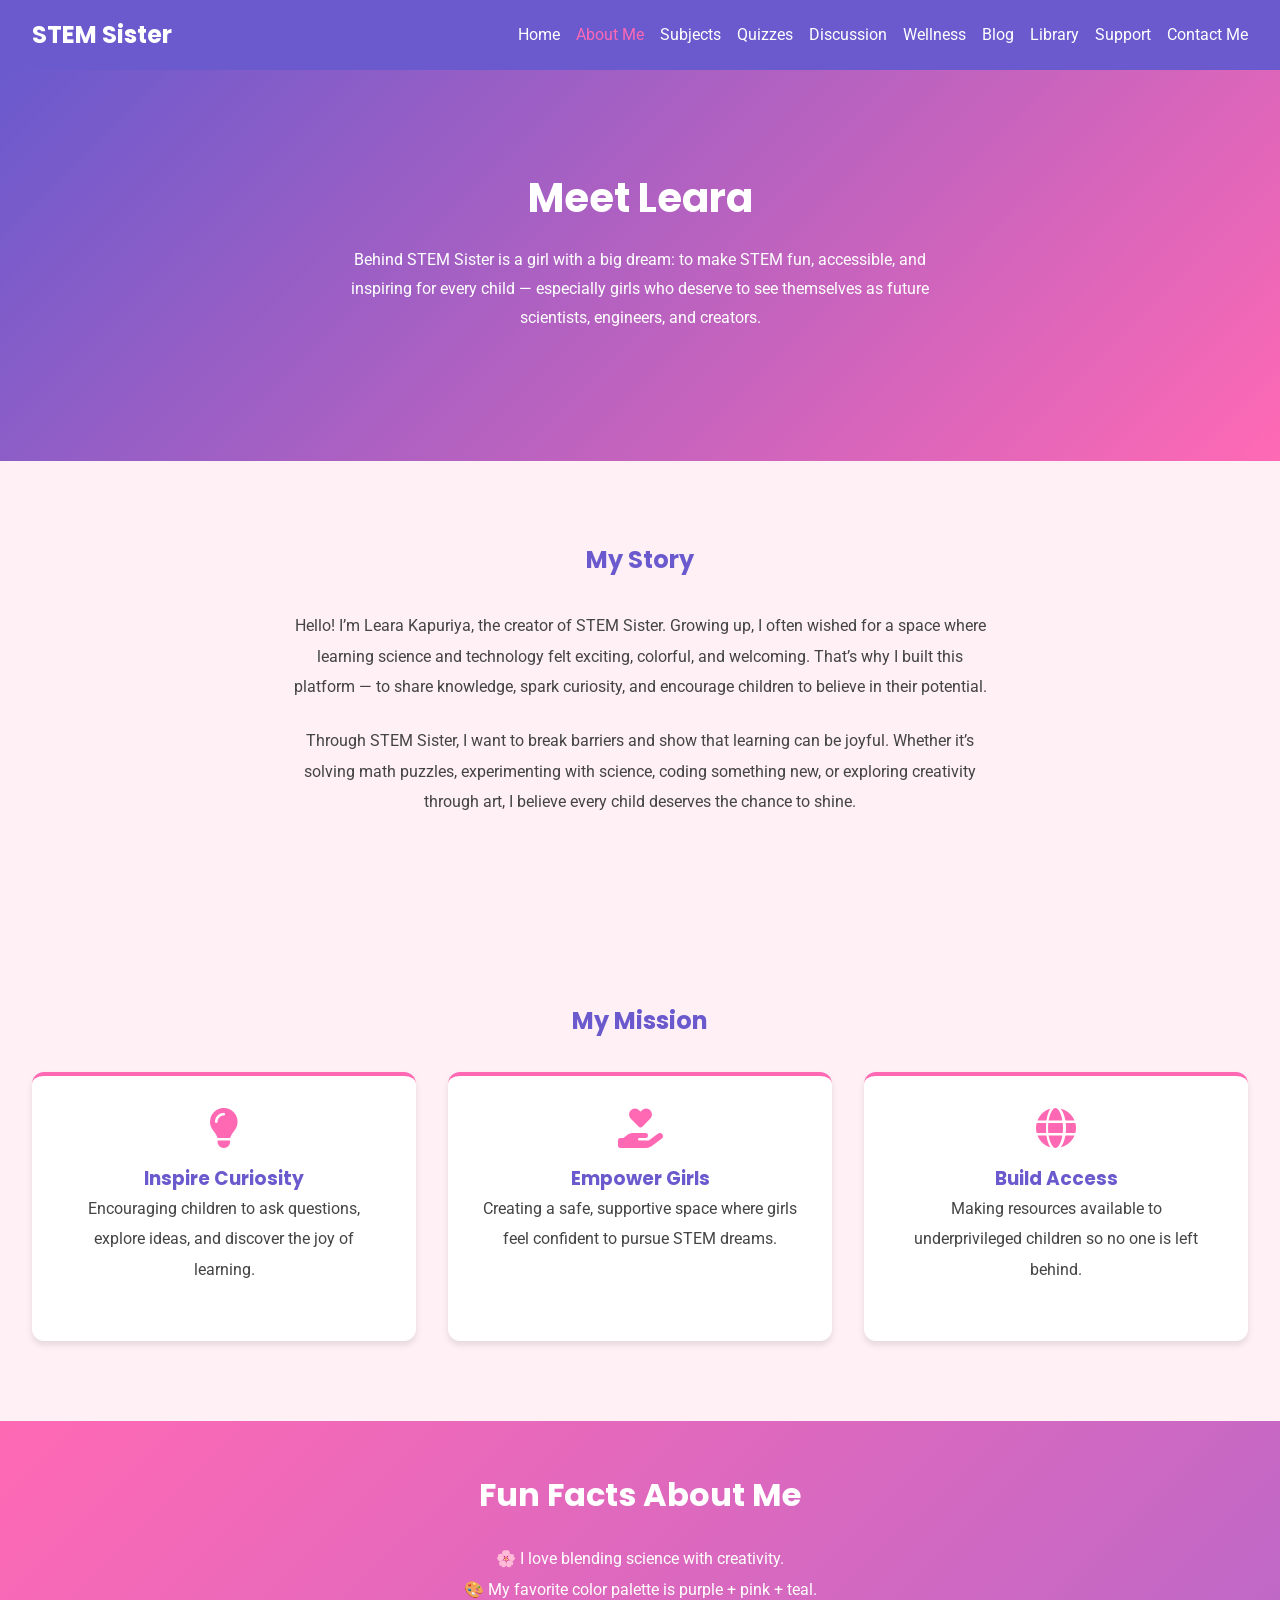
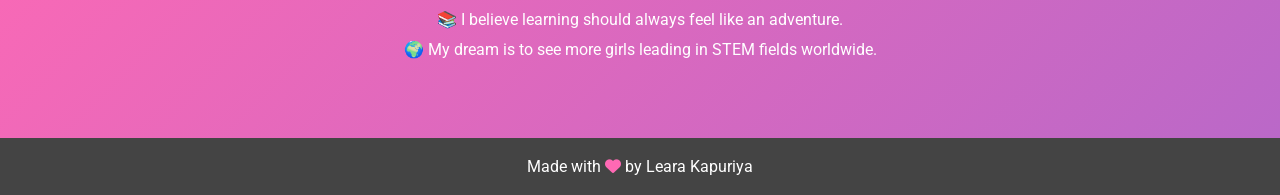
==== about.html @ 67c3521e "Create about.html" ====
<!DOCTYPE html>
<html lang="en">
<head>
  <meta charset="UTF-8" />
  <meta name="viewport" content="width=device-width, initial-scale=1.0" />
  <title>About Me - STEM Sister</title>

  <!-- Custom Styles -->
  <link rel="stylesheet" href="styles.css" />

  <!-- Google Fonts -->
  <link href="https://fonts.googleapis.com/css2?family=Roboto:wght@400;700&family=Poppins:wght@600&display=swap" rel="stylesheet">

  <!-- Font Awesome -->
  <link rel="stylesheet" href="https://cdnjs.cloudflare.com/ajax/libs/font-awesome/6.5.0/css/all.min.css" />
</head>
<body>

  <!-- Navbar -->
  <header class="navbar">
    <div class="logo">STEM Sister</div>
    <nav>
      <ul class="nav-links">
        <li><a href="index.html">Home</a></li>
        <li><a href="about.html" class="active">About Me</a></li>
        <li><a href="subjects.html">Subjects</a></li>
        <li><a href="quizzes.html">Quizzes</a></li>
        <li><a href="forum.html">Discussion</a></li>
        <li><a href="wellness.html">Wellness</a></li>
        <li><a href="blog.html">Blog</a></li>
        <li><a href="library.html">Library</a></li>
        <li><a href="support.html">Support</a></li>
        <li><a href="contact.html">Contact Me</a></li>
      </ul>
      <div class="menu-toggle"><i class="fa fa-bars"></i></div>
    </nav>
  </header>

  <!-- Hero Banner -->
  <section class="hero">
    <div class="hero-content">
      <h1>Meet Leara</h1>
      <p>Behind STEM Sister is a girl with a big dream: to make STEM fun, accessible, and inspiring for every child — especially girls who deserve to see themselves as future scientists, engineers, and creators.</p>
    </div>
  </section>

  <!-- About Content -->
  <section class="about">
    <h2>My Story</h2>
    <p>Hello! I’m Leara Kapuriya, the creator of STEM Sister. Growing up, I often wished for a space where learning science and technology felt exciting, colorful, and welcoming. That’s why I built this platform — to share knowledge, spark curiosity, and encourage children to believe in their potential.</p>
    
    <p>Through STEM Sister, I want to break barriers and show that learning can be joyful. Whether it’s solving math puzzles, experimenting with science, coding something new, or exploring creativity through art, I believe every child deserves the chance to shine.</p>
  </section>

  <!-- Mission Section -->
  <section class="facilities">
    <h2>My Mission</h2>
    <div class="card-grid">
      <div class="card">
        <i class="fa-solid fa-lightbulb"></i>
        <h3>Inspire Curiosity</h3>
        <p>Encouraging children to ask questions, explore ideas, and discover the joy of learning.</p>
      </div>
      <div class="card">
        <i class="fa-solid fa-hand-holding-heart"></i>
        <h3>Empower Girls</h3>
        <p>Creating a safe, supportive space where girls feel confident to pursue STEM dreams.</p>
      </div>
      <div class="card">
        <i class="fa-solid fa-globe"></i>
        <h3>Build Access</h3>
        <p>Making resources available to underprivileged children so no one is left behind.</p>
      </div>
    </div>
  </section>

  <!-- Fun Facts -->
  <section class="cta">
    <h2>Fun Facts About Me</h2>
    <p>🌸 I love blending science with creativity.<br>
       🎨 My favorite color palette is purple + pink + teal.<br>
       📚 I believe learning should always feel like an adventure.<br>
       🌍 My dream is to see more girls leading in STEM fields worldwide.</p>
  </section>

  <!-- Footer -->
  <footer class="footer">
    <p>Made with <i class="fa fa-heart"></i> by Leara Kapuriya</p>
  </footer>

  <!-- JavaScript for Toggle Menu -->
  <script>
    const menuToggle = document.querySelector('.menu-toggle');
    const navLinks = document.querySelector('.nav-links');
    menuToggle.addEventListener('click', () => {
      navLinks.classList.toggle('show');
    });
  </script>
</body>
</html>
---- styles.css ----
/* Reset */
* { margin: 0; padding: 0; box-sizing: border-box; }
body { 
  font-family: 'Roboto', sans-serif; 
  line-height: 1.6; 
  background: var(--neutral-light); 
  color: var(--neutral-dark); 
}

/* Color Variables */
:root {
  --primary-purple: #6a5acd;   /* lavender */
  --accent-pink: #ff69b4;      /* playful pink */
  --accent-purple: #ba68c8;    /* soft purple */
  --accent-teal: #64d8cb;      /* lighter teal */
  --neutral-light: #fff0f6;    /* blush background */
  --neutral-dark: #444444;     /* softer dark */
}

/* Navbar */
.navbar { 
  display: flex; 
  justify-content: space-between; 
  align-items: center; 
  padding: 1rem 2rem; 
  background: var(--primary-purple); 
  color: #fff; 
  position: sticky; 
  top: 0; 
  z-index: 1000;
}
.navbar .logo { font-size: 1.5rem; font-weight: bold; font-family: 'Poppins', sans-serif; }
.nav-links { list-style: none; display: flex; gap: 1rem; }
.nav-links a { color: #fff; text-decoration: none; transition: color 0.3s; }
.nav-links a:hover, .nav-links .active { color: var(--accent-pink); }

/* Mobile Menu */
.menu-toggle { display: none; cursor: pointer; font-size: 1.5rem; }
@media (max-width: 768px) {
  .nav-links { 
    display: none; 
    flex-direction: column; 
    background: var(--primary-purple); 
    position: absolute; 
    top: 60px; 
    right: 0; 
    width: 200px; 
    padding: 1rem; 
    z-index: 999;
  }
  .nav-links.show { display: flex; }
  .menu-toggle { display: block; color: #fff; }
}

/* Hero */
.hero { 
  position: relative;
  background: linear-gradient(135deg, var(--primary-purple), var(--accent-pink)); 
  color: #fff; 
  text-align: center; 
  padding: 6rem 2rem; 
}
.hero-content { position: relative; z-index: 1; }
.hero h1 { font-size: 2.5rem; margin-bottom: 1rem; font-family: 'Poppins', sans-serif; }
.hero p { max-width: 600px; margin: 0 auto 2rem; line-height: 1.8; }
.btn-primary { 
  background: var(--accent-pink); 
  color: #fff; 
  padding: 0.75rem 1.5rem; 
  border-radius: 30px; 
  text-decoration: none; 
  transition: background 0.3s ease, transform 0.2s ease;
  box-shadow: 0 4px 8px rgba(255,105,180,0.3);
}
.btn-primary:hover { 
  background: var(--accent-purple); 
  transform: scale(1.05);
}

/* Sections */
section { padding: 5rem 2rem; text-align: center; }
section p { max-width: 700px; margin: 0 auto 1.5rem; line-height: 1.9; }
h2 { margin-bottom: 2rem; color: var(--primary-purple); font-family: 'Poppins', sans-serif; }

/* Cards */
.card-grid { 
  display: grid; 
  grid-template-columns: repeat(auto-fit, minmax(250px, 1fr)); 
  gap: 2rem; 
}
.card { 
  background: #fff; 
  padding: 2rem; 
  border-radius: 12px; 
  border-top: 4px solid var(--accent-pink);
  box-shadow: 0 4px 6px rgba(0,0,0,0.1); 
  transition: transform 0.3s, box-shadow 0.3s;
}
.card:hover { 
  transform: translateY(-8px) scale(1.02); 
  box-shadow: 0 8px 16px rgba(0,0,0,0.2);
}
.card i { font-size: 2.5rem; color: var(--accent-pink); margin-bottom: 1rem; }
.card h3 { color: var(--primary-purple); font-family: 'Poppins', sans-serif; }
.card p { color: var(--neutral-dark); }

/* CTA */
.cta { 
  background: linear-gradient(135deg, var(--accent-pink) 0%, var(--accent-purple) 100%); 
  color: #fff; 
  padding: 3rem 2rem; 
  text-align: center;
}
.cta h2 { color: #fff; font-size: 2rem; margin-bottom: 1.5rem; font-family: 'Poppins', sans-serif; }
.btn-secondary { 
  background: var(--accent-teal); 
  color: #fff; 
  padding: 0.75rem 1.5rem; 
  border-radius: 30px; 
  text-decoration: none; 
  transition: background 0.3s ease, box-shadow 0.3s ease, transform 0.2s ease;
  box-shadow: 0 4px 8px rgba(100,216,203,0.3);
}
.btn-secondary:hover { 
  background: var(--accent-purple); 
  box-shadow: 0 0 10px var(--accent-purple);
  transform: scale(1.05);
}

/* Footer */
.footer { 
  background: var(--neutral-dark); 
  color: #fff; 
  text-align: center; 
  padding: 1rem; 
}
.footer i { color: var(--accent-pink); }
.footer .social-links a { color: #fff; margin: 0 0.5rem; transition: color 0.3s; }
.footer .social-links a:hover { color: var(--accent-pink); }

/* Responsive adjustments */
@media (max-width: 480px) {
  .hero h1 { font-size: 2rem; }
  .hero p { font-size: 0.95rem; }
  .btn-primary, .btn-secondary { 
    padding: 0.6rem 1.2rem; 
    font-size: 0.9rem; 
  }
}
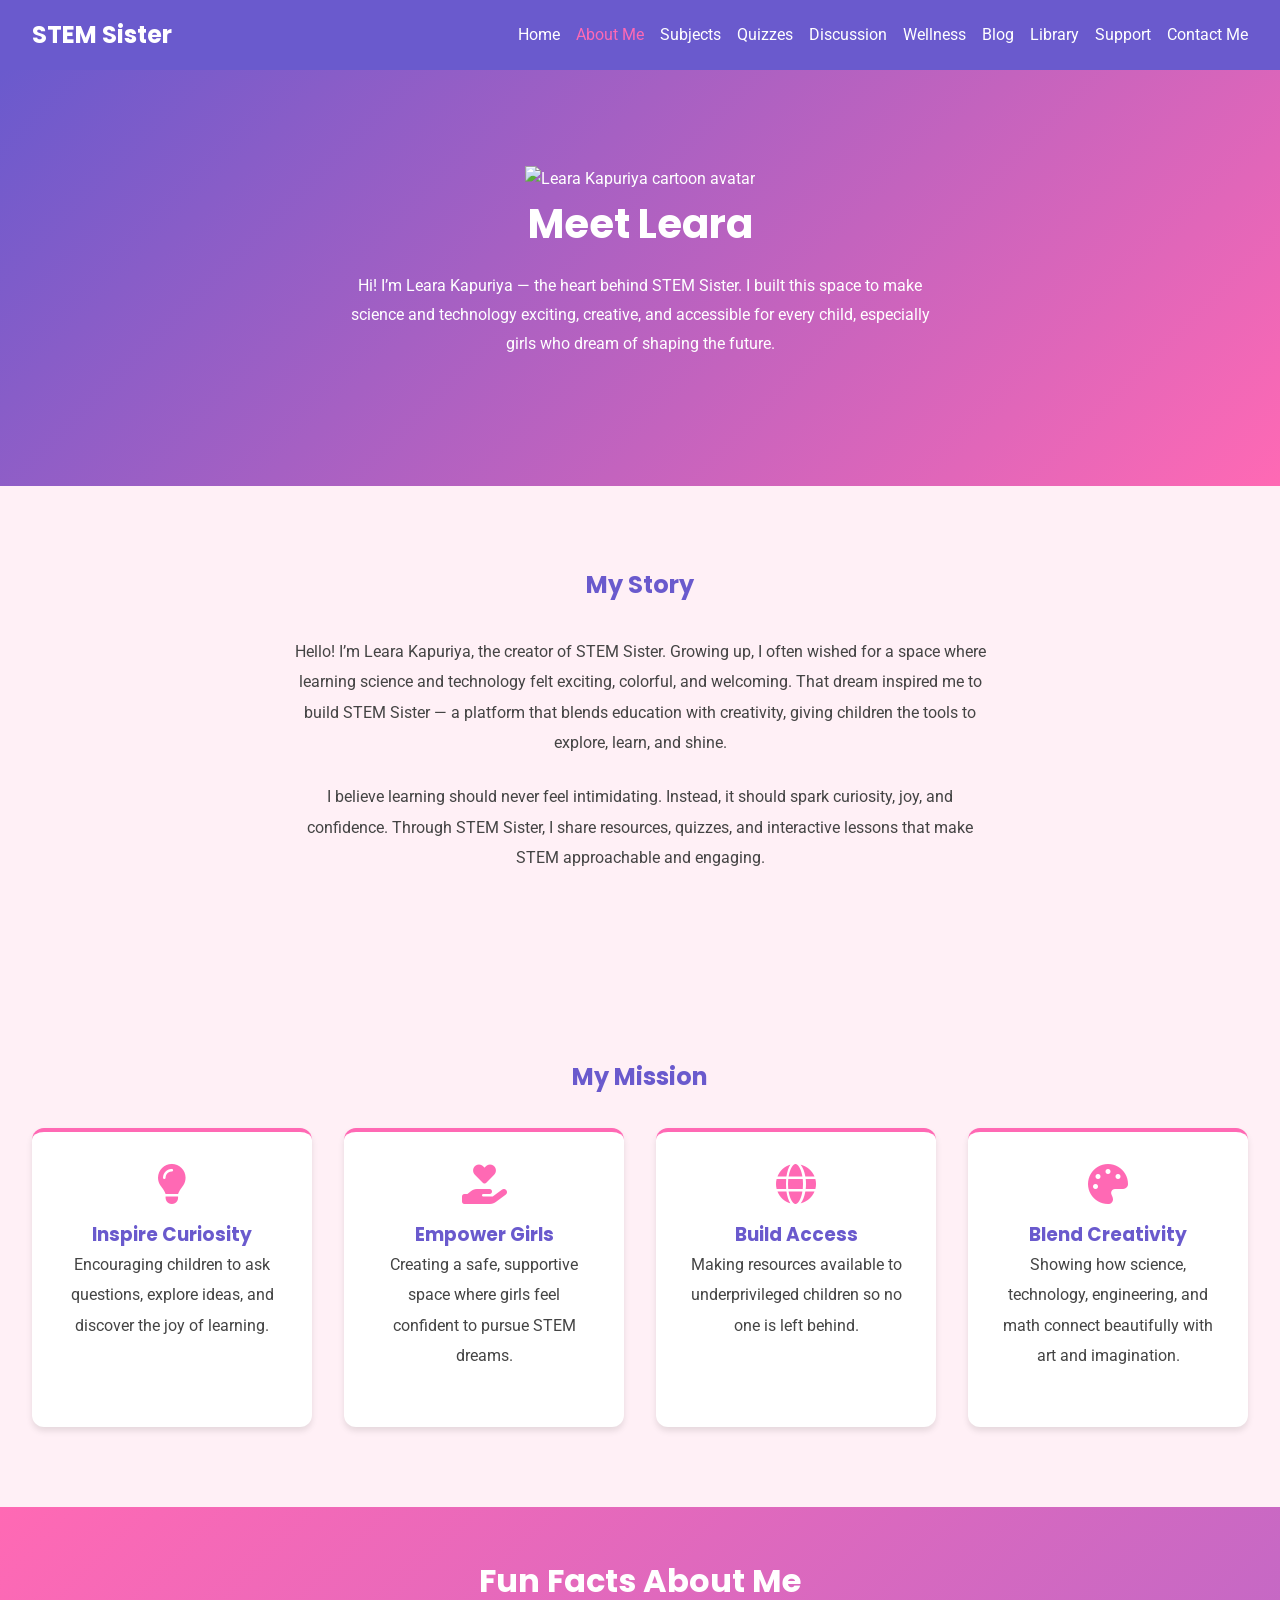
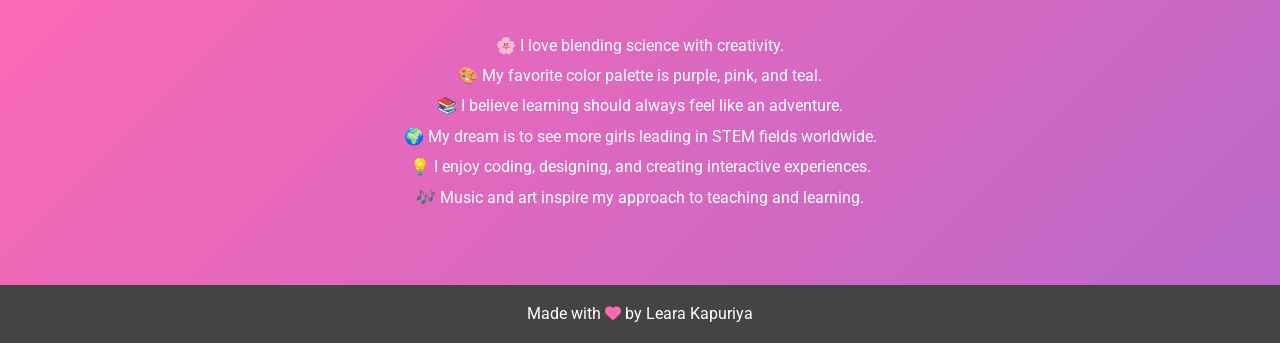
==== commit f33de33f: "Update about.html" ====
--- a/about.html
+++ b/about.html
@@ -37,19 +37,25 @@
   </header>
 
   <!-- Hero Banner -->
-  <section class="hero">
+  <section class="hero about-hero">
     <div class="hero-content">
-      <h1>Meet Leara</h1>
-      <p>Behind STEM Sister is a girl with a big dream: to make STEM fun, accessible, and inspiring for every child — especially girls who deserve to see themselves as future scientists, engineers, and creators.</p>
+      <div class="hero-grid">
+        <div class="hero-image">
+          <img src="leara-avatar.png" alt="Leara Kapuriya cartoon avatar">
+        </div>
+        <div class="hero-text">
+          <h1>Meet Leara</h1>
+          <p>Hi! I’m Leara Kapuriya — the heart behind STEM Sister. I built this space to make science and technology exciting, creative, and accessible for every child, especially girls who dream of shaping the future.</p>
+        </div>
+      </div>
     </div>
   </section>
 
-  <!-- About Content -->
+  <!-- About Section -->
   <section class="about">
     <h2>My Story</h2>
-    <p>Hello! I’m Leara Kapuriya, the creator of STEM Sister. Growing up, I often wished for a space where learning science and technology felt exciting, colorful, and welcoming. That’s why I built this platform — to share knowledge, spark curiosity, and encourage children to believe in their potential.</p>
-    
-    <p>Through STEM Sister, I want to break barriers and show that learning can be joyful. Whether it’s solving math puzzles, experimenting with science, coding something new, or exploring creativity through art, I believe every child deserves the chance to shine.</p>
+    <p>Hello! I’m Leara Kapuriya, the creator of STEM Sister. Growing up, I often wished for a space where learning science and technology felt exciting, colorful, and welcoming. That dream inspired me to build STEM Sister — a platform that blends education with creativity, giving children the tools to explore, learn, and shine.</p>
+    <p>I believe learning should never feel intimidating. Instead, it should spark curiosity, joy, and confidence. Through STEM Sister, I share resources, quizzes, and interactive lessons that make STEM approachable and engaging.</p>
   </section>
 
   <!-- Mission Section -->
@@ -71,6 +77,11 @@
         <h3>Build Access</h3>
         <p>Making resources available to underprivileged children so no one is left behind.</p>
       </div>
+      <div class="card">
+        <i class="fa-solid fa-palette"></i>
+        <h3>Blend Creativity</h3>
+        <p>Showing how science, technology, engineering, and math connect beautifully with art and imagination.</p>
+      </div>
     </div>
   </section>
 
@@ -78,9 +89,11 @@
   <section class="cta">
     <h2>Fun Facts About Me</h2>
     <p>🌸 I love blending science with creativity.<br>
-       🎨 My favorite color palette is purple + pink + teal.<br>
+       🎨 My favorite color palette is purple, pink, and teal.<br>
        📚 I believe learning should always feel like an adventure.<br>
-       🌍 My dream is to see more girls leading in STEM fields worldwide.</p>
+       🌍 My dream is to see more girls leading in STEM fields worldwide.<br>
+       💡 I enjoy coding, designing, and creating interactive experiences.<br>
+       🎶 Music and art inspire my approach to teaching and learning.</p>
   </section>
 
   <!-- Footer -->
@@ -98,3 +111,4 @@
   </script>
 </body>
 </html>
+
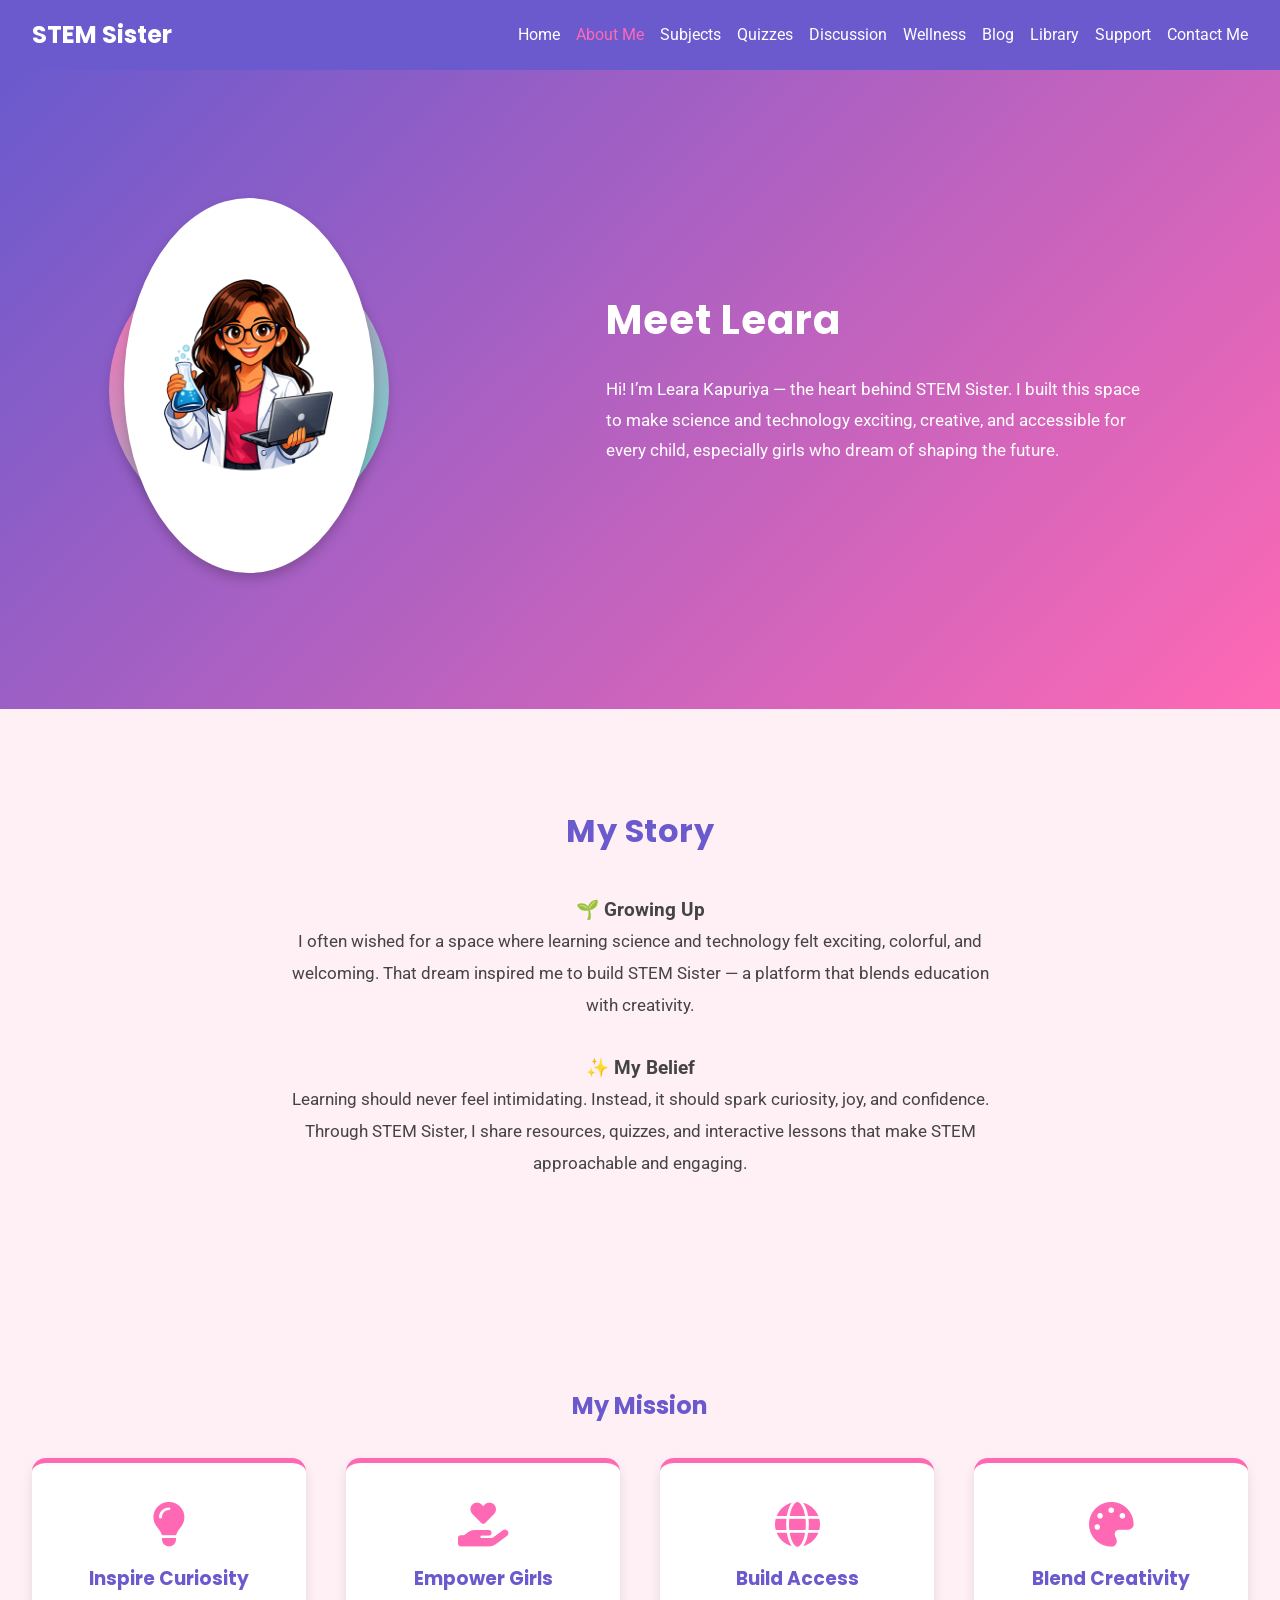
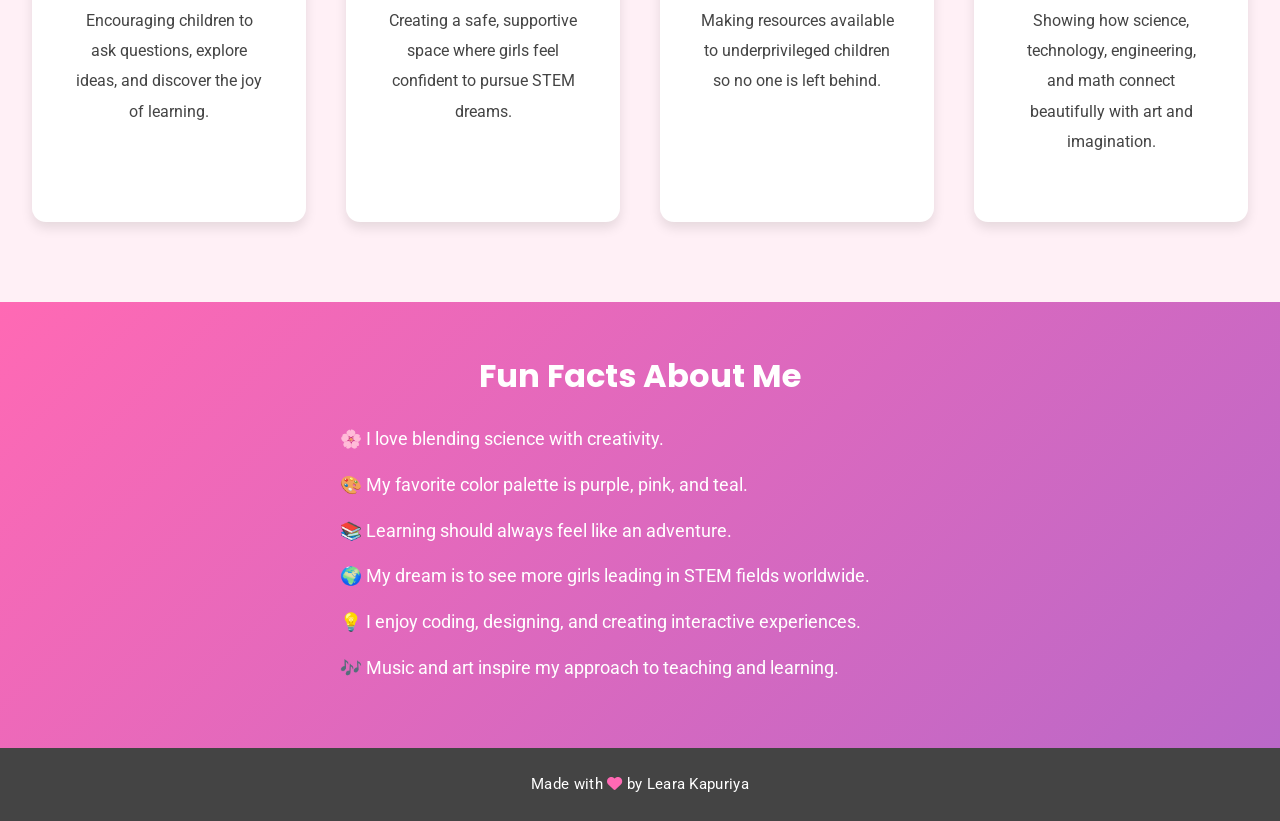
==== commit d9b84d06: "Update about.html" ====
--- a/about.html
+++ b/about.html
@@ -51,12 +51,20 @@
     </div>
   </section>
 
-  <!-- About Section -->
-  <section class="about">
-    <h2>My Story</h2>
-    <p>Hello! I’m Leara Kapuriya, the creator of STEM Sister. Growing up, I often wished for a space where learning science and technology felt exciting, colorful, and welcoming. That dream inspired me to build STEM Sister — a platform that blends education with creativity, giving children the tools to explore, learn, and shine.</p>
-    <p>I believe learning should never feel intimidating. Instead, it should spark curiosity, joy, and confidence. Through STEM Sister, I share resources, quizzes, and interactive lessons that make STEM approachable and engaging.</p>
-  </section>
+<section class="about">
+  <h2>My Story</h2>
+  <div class="about-grid">
+    <div class="about-block">
+      <h3>🌱 Growing Up</h3>
+      <p>I often wished for a space where learning science and technology felt exciting, colorful, and welcoming. That dream inspired me to build STEM Sister — a platform that blends education with creativity.</p>
+    </div>
+    <div class="about-block">
+      <h3>✨ My Belief</h3>
+      <p>Learning should never feel intimidating. Instead, it should spark curiosity, joy, and confidence. Through STEM Sister, I share resources, quizzes, and interactive lessons that make STEM approachable and engaging.</p>
+    </div>
+  </div>
+</section>
+
 
   <!-- Mission Section -->
   <section class="facilities">
@@ -88,12 +96,14 @@
   <!-- Fun Facts -->
   <section class="cta">
     <h2>Fun Facts About Me</h2>
-    <p>🌸 I love blending science with creativity.<br>
-       🎨 My favorite color palette is purple, pink, and teal.<br>
-       📚 I believe learning should always feel like an adventure.<br>
-       🌍 My dream is to see more girls leading in STEM fields worldwide.<br>
-       💡 I enjoy coding, designing, and creating interactive experiences.<br>
-       🎶 Music and art inspire my approach to teaching and learning.</p>
+<ul class="fun-facts">
+  <li>🌸 I love blending science with creativity.</li>
+  <li>🎨 My favorite color palette is purple, pink, and teal.</li>
+  <li>📚 Learning should always feel like an adventure.</li>
+  <li>🌍 My dream is to see more girls leading in STEM fields worldwide.</li>
+  <li>💡 I enjoy coding, designing, and creating interactive experiences.</li>
+  <li>🎶 Music and art inspire my approach to teaching and learning.</li>
+</ul>
   </section>
 
   <!-- Footer -->
--- a/styles.css
+++ b/styles.css
@@ -85,23 +85,25 @@
 /* Cards */
 .card-grid { 
   display: grid; 
-  grid-template-columns: repeat(auto-fit, minmax(250px, 1fr)); 
-  gap: 2rem; 
+  grid-template-columns: repeat(auto-fit, minmax(260px, 1fr)); 
+  gap: 2.5rem; 
+  margin-top: 2rem;
 }
 .card { 
   background: #fff; 
-  padding: 2rem; 
-  border-radius: 12px; 
-  border-top: 4px solid var(--accent-pink);
-  box-shadow: 0 4px 6px rgba(0,0,0,0.1); 
+  padding: 2.5rem; 
+  border-radius: 14px; 
+  border-top: 5px solid var(--accent-pink);
+  box-shadow: 0 6px 12px rgba(0,0,0,0.1); 
   transition: transform 0.3s, box-shadow 0.3s;
+  text-align: center;
 }
 .card:hover { 
   transform: translateY(-8px) scale(1.02); 
   box-shadow: 0 8px 16px rgba(0,0,0,0.2);
 }
-.card i { font-size: 2.5rem; color: var(--accent-pink); margin-bottom: 1rem; }
-.card h3 { color: var(--primary-purple); font-family: 'Poppins', sans-serif; }
+.card i { font-size: 2.8rem; color: var(--accent-pink); margin-bottom: 1rem; }
+.card h3 { color: var(--primary-purple); font-family: 'Poppins', sans-serif; margin-bottom: 0.75rem; }
 .card p { color: var(--neutral-dark); }
 
 /* CTA */
@@ -112,6 +114,22 @@
   text-align: center;
 }
 .cta h2 { color: #fff; font-size: 2rem; margin-bottom: 1.5rem; font-family: 'Poppins', sans-serif; }
+
+/* Fun Facts List */
+.fun-facts {
+  list-style: none;
+  padding: 0;
+  max-width: 600px;
+  margin: 0 auto;
+  text-align: left;
+}
+.fun-facts li {
+  margin-bottom: 1rem;
+  font-size: 1.1rem;
+  line-height: 1.7;
+}
+
+/* Buttons */
 .btn-secondary { 
   background: var(--accent-teal); 
   color: #fff; 
@@ -132,7 +150,9 @@
   background: var(--neutral-dark); 
   color: #fff; 
   text-align: center; 
-  padding: 1rem; 
+  padding: 1.5rem 1rem; 
+  font-size: 0.95rem;
+  letter-spacing: 0.3px;
 }
 .footer i { color: var(--accent-pink); }
 .footer .social-links a { color: #fff; margin: 0 0.5rem; transition: color 0.3s; }
@@ -148,3 +168,119 @@
   }
 }
 
+/* About Page Hero Layout */
+.about-hero .hero-grid {
+  display: flex;
+  align-items: center;
+  justify-content: space-around;
+  flex-wrap: wrap;
+  gap: 3rem;
+  padding: 2rem 0;
+}
+
+.about-hero .hero-image {
+  position: relative;
+  display: inline-block;
+}
+
+/* Gradient Aura with Pulse */
+@keyframes pulseAura {
+  0% { transform: translate(-50%, -50%) scale(1); opacity: 0.9; }
+  50% { transform: translate(-50%, -50%) scale(1.05); opacity: 1; }
+  100% { transform: translate(-50%, -50%) scale(1); opacity: 0.9; }
+}
+
+.about-hero .hero-image::before {
+  content: "";
+  position: absolute;
+  top: 50%;
+  left: 50%;
+  width: 280px;
+  height: 280px;
+  border-radius: 50%;
+  background: linear-gradient(135deg, var(--accent-pink), var(--accent-teal));
+  transform: translate(-50%, -50%);
+  z-index: 0;
+  box-shadow: 0 6px 12px rgba(0,0,0,0.15);
+  animation: pulseAura 5s ease-in-out infinite;
+}
+
+/* Floating Avatar */
+@keyframes floatAvatar {
+  0% { transform: translateY(0); }
+  50% { transform: translateY(-10px); }
+  100% { transform: translateY(0); }
+}
+
+.about-hero .hero-image img {
+  position: relative;
+  width: 250px;
+  border-radius: 50%;
+  z-index: 1;
+  box-shadow: 0 6px 12px rgba(0,0,0,0.2);
+  background: #fff;
+  transition: transform 0.3s ease;
+  animation: floatAvatar 4s ease-in-out infinite;
+}
+
+.about-hero .hero-image img:hover {
+  transform: scale(1.05);
+}
+
+.about-hero .hero-text {
+  max-width: 550px;
+  text-align: left;
+  line-height: 1.9;
+}
+
+.about-hero .hero-text h1 {
+  font-size: 2.5rem;
+  margin-bottom: 1rem;
+  letter-spacing: 1px;
+  color: #fff;
+  font-family: 'Poppins', sans-serif;
+}
+
+.about-hero .hero-text p {
+  color: #fff;
+  line-height: 1.8;
+  font-size: 1.05rem;
+}
+
+/* About Section */
+.about {
+  background: var(--neutral-light);
+  color: var(--neutral-dark);
+  padding: 6rem 2rem;
+  text-align: center;
+}
+
+.about h2 {
+  color: var(--primary-purple);
+  margin-bottom: 2.5rem;
+  font-family: 'Poppins', sans-serif;
+  font-size: 2rem;
+  letter-spacing: 0.5px;
+}
+
+.about p {
+  max-width: 720px;
+  margin: 0 auto 2rem;
+  line-height: 1.9;
+  font-size: 1.05rem;
+}
+
+/* Responsive Adjustments */
+@media (max-width: 768px) {
+  .about-hero .hero-grid {
+    flex-direction: column;
+    text-align: center;
+  }
+  .about-hero .hero-text {
+    text-align: center;
+  }
+  .about-hero .hero-image::before {
+    width: 220px;
+    height: 220px;
+  }
+}
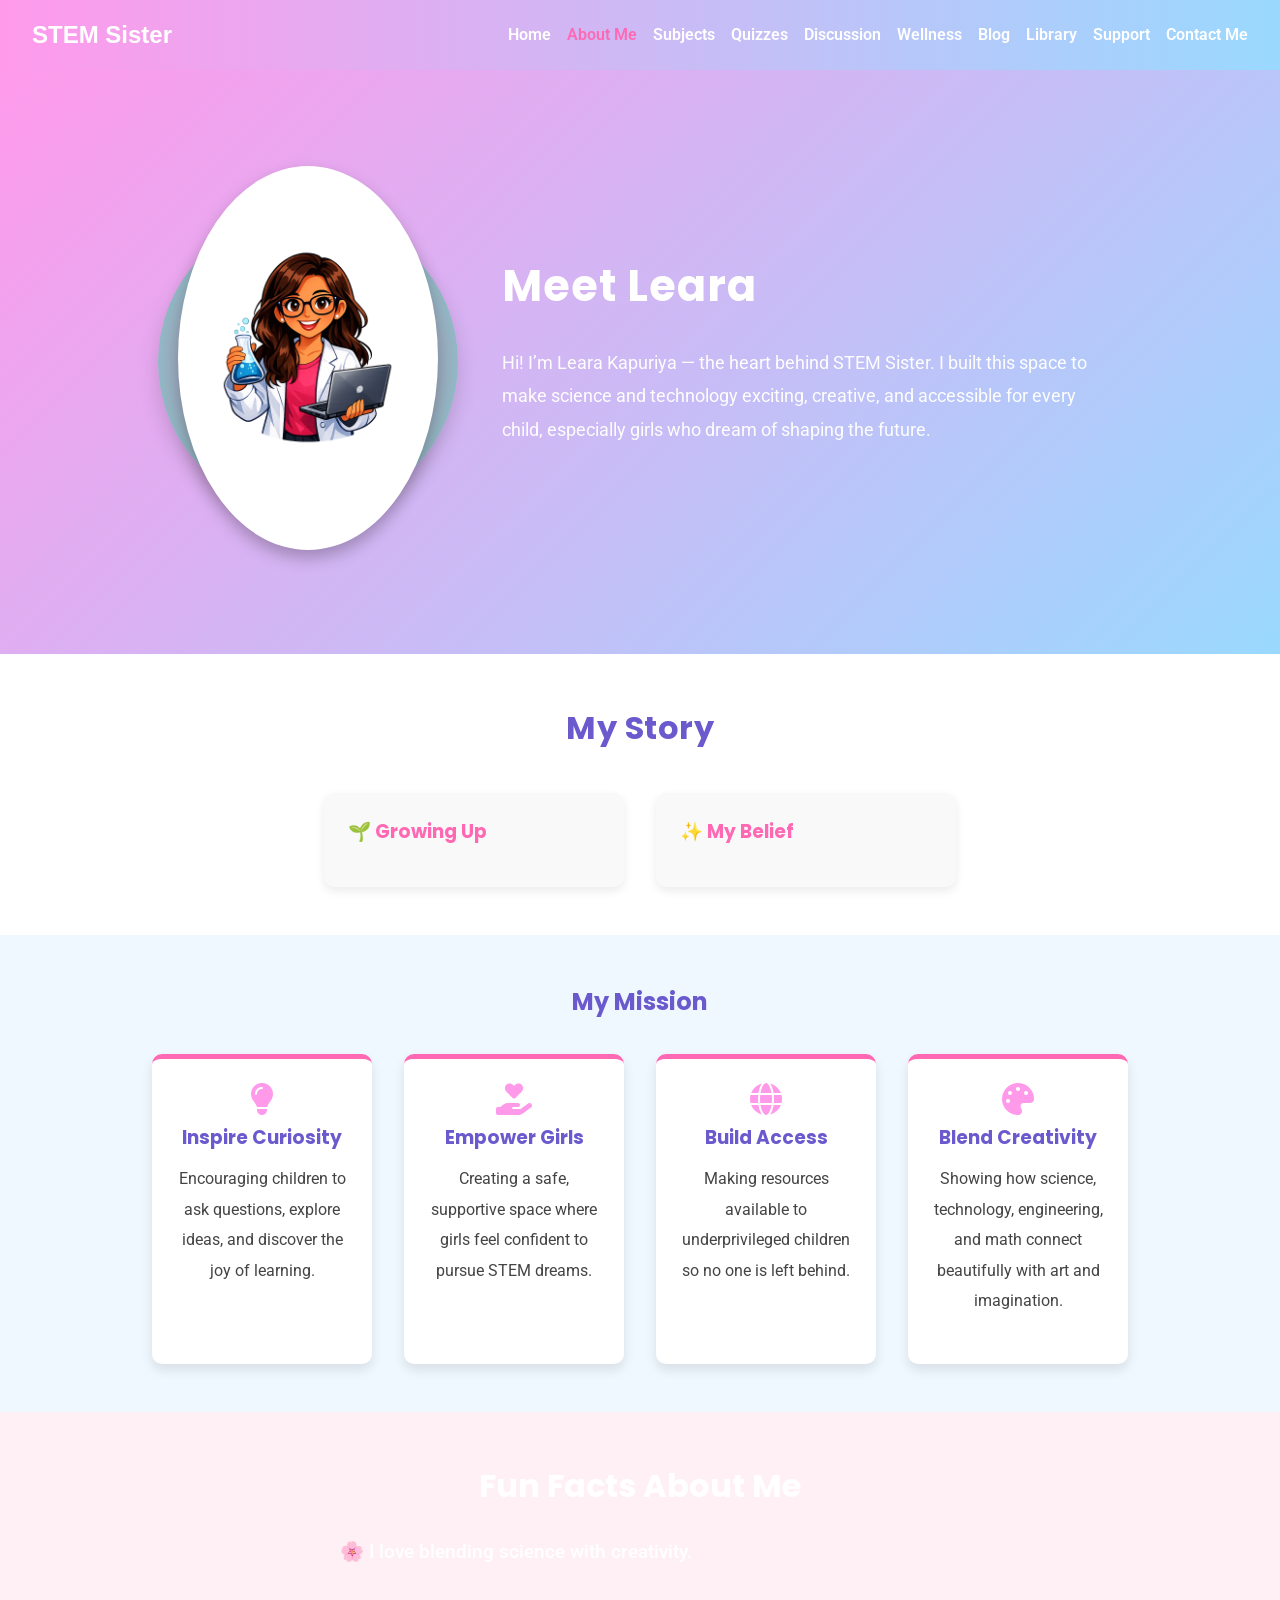
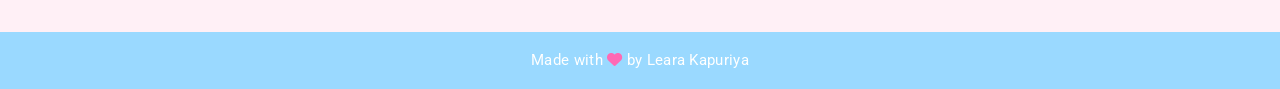
==== commit de1fef7b: "Update about.html" ====
--- a/about.html
+++ b/about.html
@@ -13,6 +13,192 @@
 
   <!-- Font Awesome -->
   <link rel="stylesheet" href="https://cdnjs.cloudflare.com/ajax/libs/font-awesome/6.5.0/css/all.min.css" />
+
+  <style>
+    body {
+      font-family: 'Roboto', sans-serif;
+      margin: 0;
+      background: #fdfdfd;
+      color: #333;
+    }
+
+    /* Navbar */
+    .navbar {
+      display: flex;
+      justify-content: space-between;
+      align-items: center;
+      padding: 1rem 2rem;
+      background: linear-gradient(90deg, #ff9aeb, #9ad9ff);
+      color: #fff;
+      position: sticky;
+      top: 0;
+      z-index: 1000;
+    }
+    .navbar .logo {
+      font-family: 'Poppins', sans-serif;
+      font-size: 1.5rem;
+      font-weight: 600;
+    }
+    .nav-links {
+      list-style: none;
+      display: flex;
+      gap: 1rem;
+    }
+    .nav-links li a {
+      color: #fff;
+      text-decoration: none;
+      font-weight: 600;
+      transition: color 0.3s;
+    }
+    .nav-links li a:hover {
+      color: #ffe6f7;
+    }
+    .menu-toggle {
+      display: none;
+      cursor: pointer;
+    }
+
+    /* Hero */
+    .about-hero {
+      background: linear-gradient(135deg, #ff9aeb, #9ad9ff);
+      padding: 3rem 2rem;
+      text-align: center;
+      color: #fff;
+      position: relative;
+      overflow: hidden;
+    }
+    .hero-grid {
+      display: flex;
+      flex-wrap: wrap;
+      align-items: center;
+      justify-content: center;
+      gap: 2rem;
+    }
+    .hero-image img {
+      width: 200px;
+      border-radius: 50%;
+      transition: transform 0.3s ease;
+    }
+    .hero-image img:hover {
+      transform: rotate(-5deg) scale(1.05);
+    }
+    .hero-text h1 {
+      font-family: 'Poppins', sans-serif;
+      font-size: 2.5rem;
+    }
+
+    /* About Section */
+    .about {
+      padding: 3rem 2rem;
+      background: #fff;
+      text-align: center;
+    }
+    .about-grid {
+      display: flex;
+      flex-wrap: wrap;
+      gap: 2rem;
+      justify-content: center;
+    }
+    .about-block {
+      background: #f9f9f9;
+      padding: 1.5rem;
+      border-radius: 10px;
+      width: 300px;
+      cursor: pointer;
+      transition: transform 0.3s ease;
+    }
+    .about-block:hover {
+      transform: scale(1.05);
+      background: #ffe6f7;
+    }
+    .about-block p.hidden {
+      display: none;
+    }
+
+    /* Mission Cards */
+    .facilities {
+      padding: 3rem 2rem;
+      background: #f0f8ff;
+      text-align: center;
+    }
+    .card-grid {
+      display: flex;
+      flex-wrap: wrap;
+      gap: 2rem;
+      justify-content: center;
+    }
+    .card {
+      background: #fff;
+      padding: 1.5rem;
+      border-radius: 10px;
+      width: 220px;
+      transition: all 0.3s ease;
+    }
+    .card:hover {
+      transform: scale(1.05) rotate(2deg);
+      background: #ffe6f7;
+    }
+    .card i {
+      font-size: 2rem;
+      margin-bottom: 0.5rem;
+      color: #ff9aeb;
+    }
+
+    /* Fun Facts Carousel */
+    .cta {
+      padding: 3rem 2rem;
+      background: #fff0f6;
+      text-align: center;
+    }
+    .fun-facts {
+      list-style: none;
+      padding: 0;
+    }
+    .fun-facts li {
+      display: none;
+      font-size: 1.2rem;
+      font-weight: 500;
+    }
+    .fun-facts li.active {
+      display: block;
+      animation: fadeIn 1s ease;
+    }
+    @keyframes fadeIn {
+      from { opacity: 0; }
+      to { opacity: 1; }
+    }
+
+    /* Footer */
+    .footer {
+      background: #9ad9ff;
+      text-align: center;
+      padding: 1rem;
+      color: #fff;
+    }
+
+    /* Responsive */
+    @media (max-width: 768px) {
+      .nav-links {
+        display: none;
+        flex-direction: column;
+        background: #ff9aeb;
+        position: absolute;
+        top: 60px;
+        right: 0;
+        width: 200px;
+        padding: 1rem;
+      }
+      .nav-links.show {
+        display: flex;
+      }
+      .menu-toggle {
+        display: block;
+      }
+      .hero-grid {
+        flex-direction: column;
+      }
+    }
+  </style>
 </head>
 <body>
 
@@ -51,20 +237,20 @@
     </div>
   </section>
 
-<section class="about">
-  <h2>My Story</h2>
-  <div class="about-grid">
-    <div class="about-block">
-      <h3>🌱 Growing Up</h3>
-      <p>I often wished for a space where learning science and technology felt exciting, colorful, and welcoming. That dream inspired me to build STEM Sister — a platform that blends education with creativity.</p>
+  <!-- About Section -->
+  <section class="about">
+    <h2>My Story</h2>
+    <div class="about-grid">
+      <div class="about-block collapsible">
+        <h3>🌱 Growing Up</h3>
+        <p class="hidden">I often wished for a space where learning science and technology felt exciting, colorful, and welcoming. That dream inspired me to build STEM Sister — a platform that blends education with creativity.</p>
+      </div>
+      <div class="about-block collapsible">
+        <h3>✨ My Belief</h3>
+        <p class="hidden">Learning should never feel intimidating. Instead, it should spark curiosity, joy, and confidence. Through STEM Sister, I share resources, quizzes, and interactive lessons that make STEM approachable and engaging.</p>
+      </div>
     </div>
-    <div class="about-block">
-      <h3>✨ My Belief</h3>
-      <p>Learning should never feel intimidating. Instead, it should spark curiosity, joy, and confidence. Through STEM Sister, I share resources, quizzes, and interactive lessons that make STEM approachable and engaging.</p>
-    </div>
-  </div>
-</section>
-
+  </section>
 
   <!-- Mission Section -->
   <section class="facilities">
@@ -96,14 +282,14 @@
   <!-- Fun Facts -->
   <section class="cta">
     <h2>Fun Facts About Me</h2>
-<ul class="fun-facts">
-  <li>🌸 I love blending science with creativity.</li>
-  <li>🎨 My favorite color palette is purple, pink, and teal.</li>
-  <li>📚 Learning should always feel like an adventure.</li>
-  <li>🌍 My dream is to see more girls leading in STEM fields worldwide.</li>
-  <li>💡 I enjoy coding, designing, and creating interactive experiences.</li>
-  <li>🎶 Music and art inspire my approach to teaching and learning.</li>
-</ul>
+    <ul class="fun-facts">
+      <li class="active">🌸 I love blending science with creativity.</li>
+      <li>🎨 My favorite color palette is purple, pink, and teal.</li>
+      <li>📚 Learning should always feel like an adventure.</li>
+      <li>🌍 My dream is to see more girls leading in STEM fields worldwide.</li>
+      <li>💡 I enjoy coding, designing, and creating interactive experiences.</li>
+      <li>🎶 Music and art inspire my approach to teaching and learning.</li>
+    </ul>
   </section>
 
   <!-- Footer -->
@@ -111,14 +297,58 @@
     <p>Made with <i class="fa fa-heart"></i> by Leara Kapuriya</p>
   </footer>
 
-  <!-- JavaScript for Toggle Menu -->
+  <!-- JavaScript for Interactivity -->
   <script>
+    // Toggle Menu
     const menuToggle = document.querySelector('.menu-toggle');
     const navLinks = document.querySelector('.nav-links');
     menuToggle.addEventListener('click', () => {
       navLinks.classList.toggle('show');
     });
+
+    // Collapsible About Blocks
+    document.querySelectorAll('.collapsible h3').forEach(header => {
+      header.addEventListener('click', () => {
+        header.nextElementSibling.classList.toggle('hidden');
+      });
+    });
+
+    // Fun Facts Carousel
+    const facts = document.querySelectorAll('.fun-facts li');
+    let index = 0;
+    setInterval(() => {
+      facts.forEach(f => f.classList.remove('active'));
+      facts[index].classList.add('active');
+      index = (index + 1) % facts.length;
+    }, 3000);
+
+    // Scroll-triggered animations
+    const sections = document.querySelectorAll('section');
+    const observer = new IntersectionObserver(entries => {
+      entries.forEach(entry => {
+        if (entry.isIntersecting) {
+          entry.target.classList.add('fade-in');
+        }
+      });
+    }, { threshold: 0.2 });
+
+    sections.forEach(section => {
+      observer.observe(section);
+    });
   </script>
+
+  <style>
+    /* Scroll-triggered fade-in */
+    section {
+      opacity: 0;
+      transform: translateY(30px);
+      transition: all 0.8s ease;
+    }
+    section.fade-in {
+      opacity: 1;
+      transform: translateY(0);
+    }
+  </style>
 </body>
 </html>
 
--- a/styles.css
+++ b/styles.css
@@ -172,10 +172,10 @@
 .about-hero .hero-grid {
   display: flex;
   align-items: center;
-  justify-content: space-around;
+  justify-content: center; /* balanced layout */
   flex-wrap: wrap;
-  gap: 3rem;
-  padding: 2rem 0;
+  gap: 4rem; /* extra spacing */
+  padding: 3rem 1rem;
 }
 
 .about-hero .hero-image {
@@ -185,9 +185,9 @@
 
 /* Gradient Aura with Pulse */
 @keyframes pulseAura {
-  0% { transform: translate(-50%, -50%) scale(1); opacity: 0.9; }
-  50% { transform: translate(-50%, -50%) scale(1.05); opacity: 1; }
-  100% { transform: translate(-50%, -50%) scale(1); opacity: 0.9; }
+  0% { transform: translate(-50%, -50%) scale(1); opacity: 0.85; }
+  50% { transform: translate(-50%, -50%) scale(1.08); opacity: 1; }
+  100% { transform: translate(-50%, -50%) scale(1); opacity: 0.85; }
 }
 
 .about-hero .hero-image::before {
@@ -195,56 +195,57 @@
   position: absolute;
   top: 50%;
   left: 50%;
-  width: 280px;
-  height: 280px;
+  width: 300px;
+  height: 300px;
   border-radius: 50%;
-  background: linear-gradient(135deg, var(--accent-pink), var(--accent-teal));
+  background: radial-gradient(circle at center, var(--accent-pink) 0%, var(--accent-teal) 100%);
   transform: translate(-50%, -50%);
   z-index: 0;
-  box-shadow: 0 6px 12px rgba(0,0,0,0.15);
-  animation: pulseAura 5s ease-in-out infinite;
+  box-shadow: 0 10px 20px rgba(0,0,0,0.15);
+  animation: pulseAura 6s ease-in-out infinite;
 }
 
 /* Floating Avatar */
 @keyframes floatAvatar {
   0% { transform: translateY(0); }
-  50% { transform: translateY(-10px); }
+  50% { transform: translateY(-12px); }
   100% { transform: translateY(0); }
 }
 
 .about-hero .hero-image img {
   position: relative;
-  width: 250px;
+  width: 260px;
   border-radius: 50%;
+  border: 6px solid #fff;
   z-index: 1;
-  box-shadow: 0 6px 12px rgba(0,0,0,0.2);
+  box-shadow: 0 8px 16px rgba(0,0,0,0.25);
   background: #fff;
-  transition: transform 0.3s ease;
-  animation: floatAvatar 4s ease-in-out infinite;
+  transition: transform 0.4s ease;
+  animation: floatAvatar 5s ease-in-out infinite;
 }
 
 .about-hero .hero-image img:hover {
-  transform: scale(1.05);
+  transform: scale(1.07);
 }
 
 .about-hero .hero-text {
-  max-width: 550px;
+  max-width: 600px;
   text-align: left;
   line-height: 1.9;
 }
 
 .about-hero .hero-text h1 {
-  font-size: 2.5rem;
-  margin-bottom: 1rem;
+  font-size: 2.7rem;
+  margin-bottom: 1.2rem;
   letter-spacing: 1px;
   color: #fff;
   font-family: 'Poppins', sans-serif;
 }
 
 .about-hero .hero-text p {
-  color: #fff;
-  line-height: 1.8;
-  font-size: 1.05rem;
+  color: #fdfdfd;
+  font-size: 1.1rem;
+  line-height: 1.9;
 }
 
 /* About Section */
@@ -263,10 +264,30 @@
   letter-spacing: 0.5px;
 }
 
-.about p {
-  max-width: 720px;
-  margin: 0 auto 2rem;
-  line-height: 1.9;
+/* Story Blocks */
+.about-grid {
+  display: grid;
+  grid-template-columns: repeat(auto-fit, minmax(280px, 1fr));
+  gap: 2.5rem;
+  margin-top: 2rem;
+}
+
+.about-block {
+  background: #fff;
+  padding: 2rem;
+  border-radius: 12px;
+  box-shadow: 0 4px 10px rgba(0,0,0,0.08);
+  text-align: left;
+}
+
+.about-block h3 {
+  color: var(--accent-pink);
+  margin-bottom: 1rem;
+  font-family: 'Poppins', sans-serif;
+}
+
+.about-block p {
+  line-height: 1.8;
   font-size: 1.05rem;
 }
 
